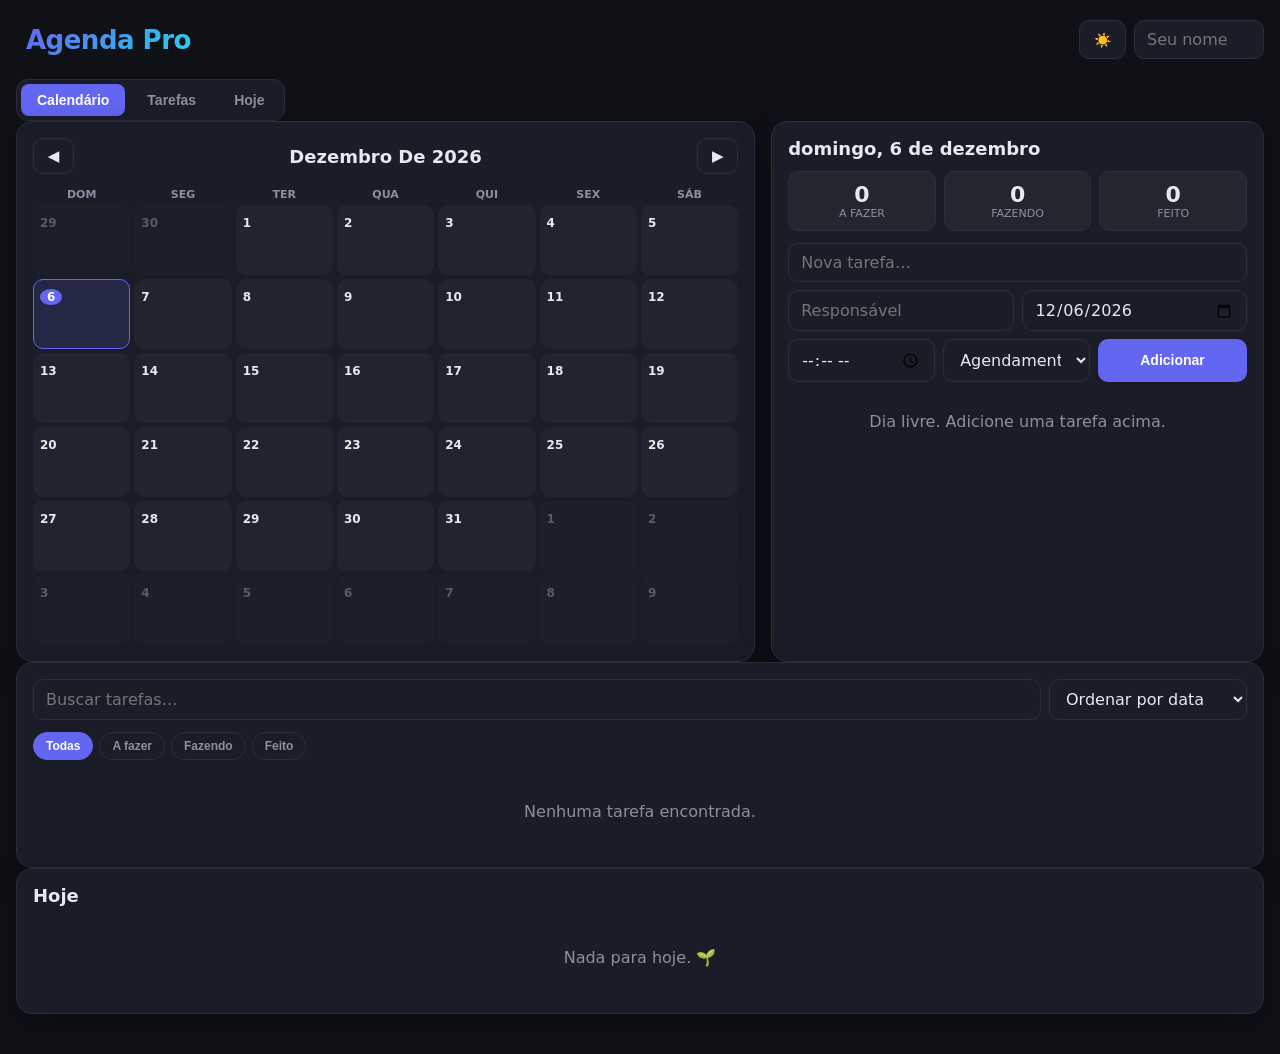
==== index.html @ 4c2661bc "Separa em index.html, style.css e javascript.js" ====
<!DOCTYPE html>
<html lang="pt-BR">
<head>
<meta charset="utf-8">
<meta name="viewport" content="width=device-width, initial-scale=1, viewport-fit=cover">
<title>Agenda Pro</title>
<link rel="stylesheet" href="style.css">
</head>
<body>
<div class="wrap">
<header>
  <h1><span></span><span class="brand">Agenda Pro</span></h1>
  <div class="controls">
    <button class="themebtn" id="theme">🌙</button>
    <input id="me" placeholder="Seu nome" maxlength="20" style="width:130px">
  </div>
</header>

<div class="tabs">
  <button class="tab active" data-view="calendar">Calendário</button>
  <button class="tab" data-view="tasks">Tarefas</button>
  <button class="tab" data-view="today">Hoje</button>
</div>

<div class="layout" id="calendarView">
  <section class="panel">
    <div class="nav">
      <button class="ghost" id="prev">◀</button>
      <h2 id="mtitle"></h2>
      <button class="ghost" id="next">▶</button>
    </div>
    <div class="dow"><div>dom</div><div>seg</div><div>ter</div><div>qua</div><div>qui</div><div>sex</div><div>sáb</div></div>
    <div class="days" id="days"></div>
  </section>
  <section class="panel">
    <h2 id="dtitle"></h2>
    <div class="stats">
      <div class="stat"><div class="n" id="stTodo">0</div><div class="l">A fazer</div></div>
      <div class="stat"><div class="n" id="stDoing">0</div><div class="l">Fazendo</div></div>
      <div class="stat"><div class="n" id="stDone">0</div><div class="l">Feito</div></div>
    </div>
    <form class="add" id="f">
      <div class="row"><input type="text" id="title" placeholder="Nova tarefa…" maxlength="120" required></div>
      <div class="row">
        <input type="text" id="who2" placeholder="Responsável" maxlength="20">
        <input type="date" id="date" required>
      </div>
      <div class="row">
        <input type="time" id="time">
        <select id="quick">
          <option value="">Agendamento rápido</option>
          <option value="15">Daqui a 15 min</option>
          <option value="60">Daqui a 1 hora</option>
          <option value="today">Hoje</option>
          <option value="tomorrow">Amanhã</option>
          <option value="week">Esta semana</option>
          <option value="month">Este mês</option>
        </select>
        <button type="submit">Adicionar</button>
      </div>
    </form>
    <div id="list"></div>
  </section>
</div>

<div class="layout" id="tasksView" hidden>
  <section class="panel" style="grid-column:1/-1">
    <div class="searchbar">
      <input id="search" placeholder="Buscar tarefas…">
      <select id="sort">
        <option value="date">Ordenar por data</option>
        <option value="status">Ordenar por status</option>
        <option value="title">Ordenar por título</option>
      </select>
    </div>
    <div class="filterrow">
      <button class="filter active" data-f="all">Todas</button>
      <button class="filter" data-f="todo">A fazer</button>
      <button class="filter" data-f="doing">Fazendo</button>
      <button class="filter" data-f="done">Feito</button>
    </div>
    <div id="allList"></div>
  </section>
</div>

<div class="layout" id="todayView" hidden>
  <section class="panel" style="grid-column:1/-1">
    <h2>Hoje</h2>
    <div id="todayList"></div>
  </section>
</div>

</div>
<div class="toast" id="toast"></div>

<script src="javascript.js"></script>
</body>
</html>
---- style.css ----
:root{--bg:#0f1117;--card:#1a1d27;--ink:#e7e9f0;--mute:#8a8fa3;--line:#2a2e3d;--acc:#6366f1;--acc2:#22d3ee;--todo:#f87171;--doing:#fbbf24;--done:#34d399;--shadow:0 10px 30px rgba(0,0,0,.35)}
*{box-sizing:border-box}
body{margin:0;background:var(--bg);color:var(--ink);font-family:"Inter",system-ui,-apple-system,Segoe UI,Roboto,sans-serif;min-height:100vh}
.wrap{max-width:1280px;margin:0 auto;padding:20px 16px 40px}
header{display:flex;flex-wrap:wrap;gap:12px;align-items:center;justify-content:space-between;margin-bottom:20px}
h1{margin:0;font-size:26px;letter-spacing:-.5px;display:flex;align-items:center;gap:10px}
.brand{background:linear-gradient(135deg,var(--acc),var(--acc2));-webkit-background-clip:text;background-clip:text;color:transparent}
.controls{display:flex;gap:8px;flex-wrap:wrap}
button{cursor:pointer;border:0;border-radius:10px;padding:9px 14px;background:var(--acc);color:#fff;font-weight:600;font-size:14px;transition:transform .12s,filter .12s,box-shadow .12s}
button:hover{transform:translateY(-1px);filter:brightness(1.1);box-shadow:0 4px 12px rgba(99,102,241,.4)}
button:active{transform:scale(.97)}
button.ghost{background:var(--card);color:var(--ink);border:1px solid var(--line)}
button.danger{background:#ef4444}
input,select,textarea{background:var(--card);border:1px solid var(--line);border-radius:10px;padding:9px 12px;color:var(--ink);font:inherit;outline:none;transition:border .15s,box-shadow .15s}
input:focus,select:focus,textarea:focus{border-color:var(--acc);box-shadow:0 0 0 3px rgba(99,102,241,.2)}
.tabs{display:flex;gap:6px;background:var(--card);padding:4px;border-radius:12px;border:1px solid var(--line);width:fit-content}
.tab{background:transparent;color:var(--mute);padding:8px 16px;border-radius:8px;font-weight:600}
.tab.active{background:var(--acc);color:#fff}
.layout{display:grid;grid-template-columns:1.5fr 1fr;gap:16px}
@media(max-width:900px){.layout{grid-template-columns:1fr}}
.panel{background:var(--card);border:1px solid var(--line);border-radius:16px;padding:16px;box-shadow:var(--shadow)}
.panel h2{margin:0 0 12px;font-size:18px}
.nav{display:flex;align-items:center;justify-content:space-between;margin-bottom:10px}
.nav h2{margin:0;font-size:18px;text-transform:capitalize}
.dow,.days{display:grid;grid-template-columns:repeat(7,1fr);gap:4px}
.dow div{text-align:center;font-size:11px;color:var(--mute);font-weight:700;text-transform:uppercase;padding:4px 0}
.day{min-height:70px;border-radius:10px;border:1px solid transparent;background:rgba(255,255,255,.03);padding:6px;cursor:pointer;position:relative;transition:transform .12s,border .12s,background .12s;overflow:hidden}
.day:hover{transform:scale(1.03);border-color:var(--acc);z-index:1}
.day.out{opacity:.3}
.day.today .n{background:var(--acc);color:#fff;border-radius:50%;padding:1px 7px}
.day.sel{border-color:var(--acc);background:rgba(99,102,241,.15)}
.n{font-size:12px;font-weight:700;display:inline-block}
.dots{display:flex;flex-wrap:wrap;gap:3px;margin-top:6px}
.dot{width:8px;height:8px;border-radius:50%}
.dot.todo{background:var(--todo)}.dot.doing{background:var(--doing)}.dot.done{background:var(--done)}
.more{font-size:10px;color:var(--mute)}
form.add{display:grid;gap:8px}
.row{display:flex;gap:8px;flex-wrap:wrap}
.row>*{flex:1;min-width:0}
.task{display:flex;gap:10px;align-items:flex-start;padding:12px;border-radius:12px;background:rgba(255,255,255,.04);margin-bottom:8px;border-left:4px solid var(--todo);transition:transform .15s,opacity .15s}
.task:hover{transform:translateX(2px)}
.task.doing{border-color:var(--doing)}.task.done{border-color:var(--done)}
.task.done .t{text-decoration:line-through;opacity:.5}
.body{flex:1;min-width:0}
.t{font-weight:600;word-break:break-word}
.meta{font-size:12px;color:var(--mute);margin-top:3px;display:flex;gap:8px;flex-wrap:wrap}
.chip{font-size:11px;padding:2px 8px;border-radius:99px;background:rgba(255,255,255,.08);color:var(--mute)}
.st{font-size:12px;padding:5px 10px;border-radius:99px;background:var(--card);border:1px solid var(--line);color:var(--ink);cursor:pointer}
.x{background:none;color:var(--mute);padding:4px 8px;font-size:16px}
.empty{text-align:center;color:var(--mute);padding:30px 8px}
.searchbar{display:flex;gap:8px;margin-bottom:12px;flex-wrap:wrap}
.searchbar input{flex:1;min-width:160px}
.filterrow{display:flex;gap:6px;flex-wrap:wrap;margin-bottom:12px}
.filter{background:var(--card);color:var(--mute);border:1px solid var(--line);padding:6px 12px;border-radius:99px;font-size:12px;font-weight:600}
.filter.active{background:var(--acc);color:#fff;border-color:var(--acc)}
.stats{display:grid;grid-template-columns:repeat(3,1fr);gap:8px;margin-bottom:12px}
.stat{background:rgba(255,255,255,.04);border:1px solid var(--line);border-radius:10px;padding:10px;text-align:center}
.stat .n{font-size:22px;font-weight:700}
.stat .l{font-size:11px;color:var(--mute);text-transform:uppercase}
.toast{position:fixed;bottom:20px;right:20px;background:var(--card);border:1px solid var(--line);padding:12px 16px;border-radius:12px;box-shadow:var(--shadow);opacity:0;transform:translateY(20px);transition:all .3s;pointer-events:none;z-index:50}
.toast.show{opacity:1;transform:translateY(0)}
.themebtn{background:var(--card);color:var(--ink);border:1px solid var(--line)}
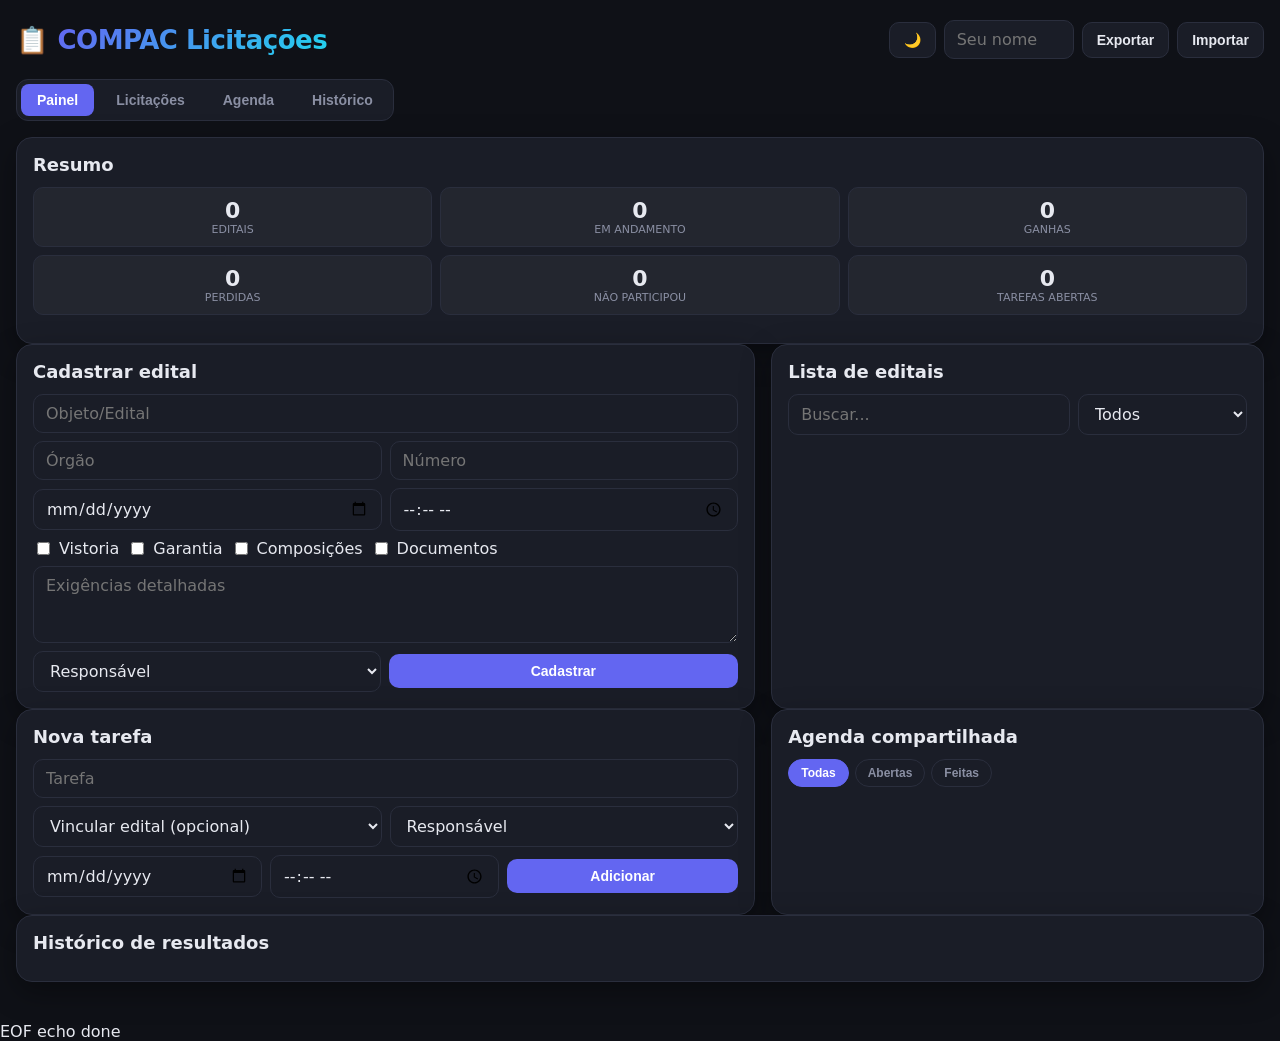
==== commit f84a891f: "Sistema COMPAC de licitacoes" ====
--- a/index.html
+++ b/index.html
@@ -3,96 +3,118 @@
 <head>
 <meta charset="utf-8">
 <meta name="viewport" content="width=device-width, initial-scale=1, viewport-fit=cover">
-<title>Agenda Pro</title>
+<title>COMPAC - Gestão de Licitações</title>
 <link rel="stylesheet" href="style.css">
 </head>
 <body>
 <div class="wrap">
 <header>
-  <h1><span></span><span class="brand">Agenda Pro</span></h1>
+  <h1><span>📋</span><span class="brand">COMPAC Licitações</span></h1>
   <div class="controls">
     <button class="themebtn" id="theme">🌙</button>
     <input id="me" placeholder="Seu nome" maxlength="20" style="width:130px">
+    <button class="ghost" id="export">Exportar</button>
+    <button class="ghost" id="importBtn">Importar</button>
+    <input type="file" id="importFile" accept="application/json" hidden>
   </div>
 </header>
 
 <div class="tabs">
-  <button class="tab active" data-view="calendar">Calendário</button>
-  <button class="tab" data-view="tasks">Tarefas</button>
-  <button class="tab" data-view="today">Hoje</button>
+  <button class="tab active" data-view="dashboard">Painel</button>
+  <button class="tab" data-view="licitacoes">Licitações</button>
+  <button class="tab" data-view="agenda">Agenda</button>
+  <button class="tab" data-view="historico">Histórico</button>
 </div>
 
-<div class="layout" id="calendarView">
+<div class="layout" id="dashboardView">
+  <section class="panel" style="grid-column:1/-1">
+    <h2>Resumo</h2>
+    <div class="stats">
+      <div class="stat"><div class="n" id="stTotal">0</div><div class="l">Editais</div></div>
+      <div class="stat"><div class="n" id="stAndamento">0</div><div class="l">Em andamento</div></div>
+      <div class="stat"><div class="n" id="stGanhas">0</div><div class="l">Ganhas</div></div>
+      <div class="stat"><div class="n" id="stPerdidas">0</div><div class="l">Perdidas</div></div>
+      <div class="stat"><div class="n" id="stNao">0</div><div class="l">Não participou</div></div>
+      <div class="stat"><div class="n" id="stTarefas">0</div><div class="l">Tarefas abertas</div></div>
+    </div>
+    <div id="alerts"></div>
+  </section>
+</div>
+
+<div class="layout" id="licitacoesView" hidden>
   <section class="panel">
-    <div class="nav">
-      <button class="ghost" id="prev">◀</button>
-      <h2 id="mtitle"></h2>
-      <button class="ghost" id="next">▶</button>
-    </div>
-    <div class="dow"><div>dom</div><div>seg</div><div>ter</div><div>qua</div><div>qui</div><div>sex</div><div>sáb</div></div>
-    <div class="days" id="days"></div>
+    <h2>Cadastrar edital</h2>
+    <form class="add" id="fLic">
+      <div class="row"><input type="text" id="lTitle" placeholder="Objeto/Edital" required></div>
+      <div class="row">
+        <input type="text" id="lOrgao" placeholder="Órgão">
+        <input type="text" id="lNumero" placeholder="Número">
+      </div>
+      <div class="row">
+        <input type="date" id="lPrazo" required>
+        <input type="time" id="lHora">
+      </div>
+      <div class="row">
+        <label><input type="checkbox" id="cVistoria"> Vistoria</label>
+        <label><input type="checkbox" id="cGarantia"> Garantia</label>
+        <label><input type="checkbox" id="cComposicao"> Composições</label>
+        <label><input type="checkbox" id="cDocs"> Documentos</label>
+      </div>
+      <div class="row"><textarea id="lExig" placeholder="Exigências detalhadas" rows="3"></textarea></div>
+      <div class="row">
+        <select id="lResp"><option value="">Responsável</option></select>
+        <button type="submit">Cadastrar</button>
+      </div>
+    </form>
   </section>
   <section class="panel">
-    <h2 id="dtitle"></h2>
-    <div class="stats">
-      <div class="stat"><div class="n" id="stTodo">0</div><div class="l">A fazer</div></div>
-      <div class="stat"><div class="n" id="stDoing">0</div><div class="l">Fazendo</div></div>
-      <div class="stat"><div class="n" id="stDone">0</div><div class="l">Feito</div></div>
+    <h2>Lista de editais</h2>
+    <div class="searchbar">
+      <input id="searchLic" placeholder="Buscar...">
+      <select id="filterStatus"><option value="all">Todos</option><option value="andamento">Em andamento</option><option value="ganha">Ganha</option><option value="perdida">Perdida</option><option value="nao">Não participou</option></select>
     </div>
-    <form class="add" id="f">
-      <div class="row"><input type="text" id="title" placeholder="Nova tarefa…" maxlength="120" required></div>
+    <div id="licList"></div>
+  </section>
+</div>
+
+<div class="layout" id="agendaView" hidden>
+  <section class="panel">
+    <h2>Nova tarefa</h2>
+    <form class="add" id="fTask">
+      <div class="row"><input type="text" id="tTitle" placeholder="Tarefa" required></div>
       <div class="row">
-        <input type="text" id="who2" placeholder="Responsável" maxlength="20">
-        <input type="date" id="date" required>
+        <select id="tLic"><option value="">Vincular edital (opcional)</option></select>
+        <select id="tResp"><option value="">Responsável</option></select>
       </div>
       <div class="row">
-        <input type="time" id="time">
-        <select id="quick">
-          <option value="">Agendamento rápido</option>
-          <option value="15">Daqui a 15 min</option>
-          <option value="60">Daqui a 1 hora</option>
-          <option value="today">Hoje</option>
-          <option value="tomorrow">Amanhã</option>
-          <option value="week">Esta semana</option>
-          <option value="month">Este mês</option>
-        </select>
+        <input type="date" id="tDate" required>
+        <input type="time" id="tTime">
         <button type="submit">Adicionar</button>
       </div>
     </form>
-    <div id="list"></div>
+  </section>
+  <section class="panel">
+    <h2>Agenda compartilhada</h2>
+    <div class="filterrow">
+      <button class="filter active" data-f="all">Todas</button>
+      <button class="filter" data-f="aberta">Abertas</button>
+      <button class="filter" data-f="feita">Feitas</button>
+    </div>
+    <div id="taskList"></div>
   </section>
 </div>
 
-<div class="layout" id="tasksView" hidden>
+<div class="layout" id="historicoView" hidden>
   <section class="panel" style="grid-column:1/-1">
-    <div class="searchbar">
-      <input id="search" placeholder="Buscar tarefas…">
-      <select id="sort">
-        <option value="date">Ordenar por data</option>
-        <option value="status">Ordenar por status</option>
-        <option value="title">Ordenar por título</option>
-      </select>
-    </div>
-    <div class="filterrow">
-      <button class="filter active" data-f="all">Todas</button>
-      <button class="filter" data-f="todo">A fazer</button>
-      <button class="filter" data-f="doing">Fazendo</button>
-      <button class="filter" data-f="done">Feito</button>
-    </div>
-    <div id="allList"></div>
-  </section>
-</div>
-
-<div class="layout" id="todayView" hidden>
-  <section class="panel" style="grid-column:1/-1">
-    <h2>Hoje</h2>
-    <div id="todayList"></div>
+    <h2>Histórico de resultados</h2>
+    <div id="histList"></div>
   </section>
 </div>
 
 </div>
 <div class="toast" id="toast"></div>
-
 <script src="javascript.js"></script>
 </body>
 </html>
+EOF
+echo done
--- a/style.css
+++ b/style.css
@@ -5,46 +5,30 @@
 header{display:flex;flex-wrap:wrap;gap:12px;align-items:center;justify-content:space-between;margin-bottom:20px}
 h1{margin:0;font-size:26px;letter-spacing:-.5px;display:flex;align-items:center;gap:10px}
 .brand{background:linear-gradient(135deg,var(--acc),var(--acc2));-webkit-background-clip:text;background-clip:text;color:transparent}
-.controls{display:flex;gap:8px;flex-wrap:wrap}
+.controls{display:flex;gap:8px;flex-wrap:wrap;align-items:center}
 button{cursor:pointer;border:0;border-radius:10px;padding:9px 14px;background:var(--acc);color:#fff;font-weight:600;font-size:14px;transition:transform .12s,filter .12s,box-shadow .12s}
 button:hover{transform:translateY(-1px);filter:brightness(1.1);box-shadow:0 4px 12px rgba(99,102,241,.4)}
 button:active{transform:scale(.97)}
 button.ghost{background:var(--card);color:var(--ink);border:1px solid var(--line)}
-button.danger{background:#ef4444}
 input,select,textarea{background:var(--card);border:1px solid var(--line);border-radius:10px;padding:9px 12px;color:var(--ink);font:inherit;outline:none;transition:border .15s,box-shadow .15s}
 input:focus,select:focus,textarea:focus{border-color:var(--acc);box-shadow:0 0 0 3px rgba(99,102,241,.2)}
-.tabs{display:flex;gap:6px;background:var(--card);padding:4px;border-radius:12px;border:1px solid var(--line);width:fit-content}
+.tabs{display:flex;gap:6px;background:var(--card);padding:4px;border-radius:12px;border:1px solid var(--line);width:fit-content;margin-bottom:16px}
 .tab{background:transparent;color:var(--mute);padding:8px 16px;border-radius:8px;font-weight:600}
 .tab.active{background:var(--acc);color:#fff}
 .layout{display:grid;grid-template-columns:1.5fr 1fr;gap:16px}
 @media(max-width:900px){.layout{grid-template-columns:1fr}}
 .panel{background:var(--card);border:1px solid var(--line);border-radius:16px;padding:16px;box-shadow:var(--shadow)}
 .panel h2{margin:0 0 12px;font-size:18px}
-.nav{display:flex;align-items:center;justify-content:space-between;margin-bottom:10px}
-.nav h2{margin:0;font-size:18px;text-transform:capitalize}
-.dow,.days{display:grid;grid-template-columns:repeat(7,1fr);gap:4px}
-.dow div{text-align:center;font-size:11px;color:var(--mute);font-weight:700;text-transform:uppercase;padding:4px 0}
-.day{min-height:70px;border-radius:10px;border:1px solid transparent;background:rgba(255,255,255,.03);padding:6px;cursor:pointer;position:relative;transition:transform .12s,border .12s,background .12s;overflow:hidden}
-.day:hover{transform:scale(1.03);border-color:var(--acc);z-index:1}
-.day.out{opacity:.3}
-.day.today .n{background:var(--acc);color:#fff;border-radius:50%;padding:1px 7px}
-.day.sel{border-color:var(--acc);background:rgba(99,102,241,.15)}
-.n{font-size:12px;font-weight:700;display:inline-block}
-.dots{display:flex;flex-wrap:wrap;gap:3px;margin-top:6px}
-.dot{width:8px;height:8px;border-radius:50%}
-.dot.todo{background:var(--todo)}.dot.doing{background:var(--doing)}.dot.done{background:var(--done)}
-.more{font-size:10px;color:var(--mute)}
 form.add{display:grid;gap:8px}
-.row{display:flex;gap:8px;flex-wrap:wrap}
+.row{display:flex;gap:8px;flex-wrap:wrap;align-items:center}
 .row>*{flex:1;min-width:0}
+.row label{display:flex;align-items:center;gap:6px;flex:0 0 auto}
 .task{display:flex;gap:10px;align-items:flex-start;padding:12px;border-radius:12px;background:rgba(255,255,255,.04);margin-bottom:8px;border-left:4px solid var(--todo);transition:transform .15s,opacity .15s}
 .task:hover{transform:translateX(2px)}
-.task.doing{border-color:var(--doing)}.task.done{border-color:var(--done)}
-.task.done .t{text-decoration:line-through;opacity:.5}
+.task.done{border-color:var(--done)}.task.done .t{text-decoration:line-through;opacity:.5}
 .body{flex:1;min-width:0}
 .t{font-weight:600;word-break:break-word}
 .meta{font-size:12px;color:var(--mute);margin-top:3px;display:flex;gap:8px;flex-wrap:wrap}
-.chip{font-size:11px;padding:2px 8px;border-radius:99px;background:rgba(255,255,255,.08);color:var(--mute)}
 .st{font-size:12px;padding:5px 10px;border-radius:99px;background:var(--card);border:1px solid var(--line);color:var(--ink);cursor:pointer}
 .x{background:none;color:var(--mute);padding:4px 8px;font-size:16px}
 .empty{text-align:center;color:var(--mute);padding:30px 8px}
@@ -60,3 +44,5 @@
 .toast{position:fixed;bottom:20px;right:20px;background:var(--card);border:1px solid var(--line);padding:12px 16px;border-radius:12px;box-shadow:var(--shadow);opacity:0;transform:translateY(20px);transition:all .3s;pointer-events:none;z-index:50}
 .toast.show{opacity:1;transform:translateY(0)}
 .themebtn{background:var(--card);color:var(--ink);border:1px solid var(--line)}
+EOF
+echo done
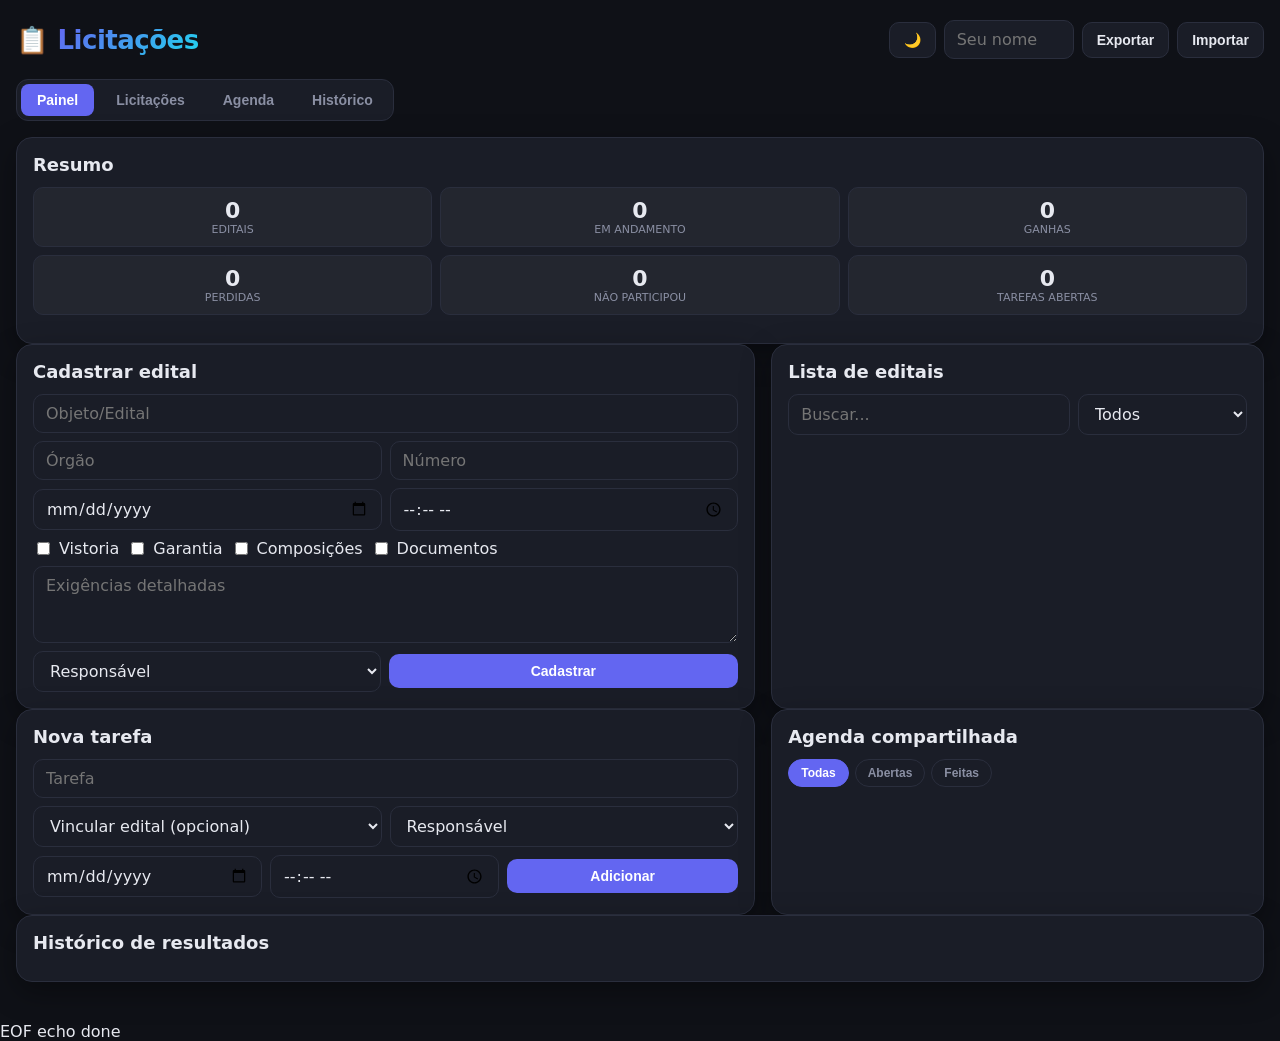
==== commit 7123bd82: "Remove COMPAC" ====
--- a/index.html
+++ b/index.html
@@ -3,13 +3,13 @@
 <head>
 <meta charset="utf-8">
 <meta name="viewport" content="width=device-width, initial-scale=1, viewport-fit=cover">
-<title>COMPAC - Gestão de Licitações</title>
+<title> - Gestão de Licitações</title>
 <link rel="stylesheet" href="style.css">
 </head>
 <body>
 <div class="wrap">
 <header>
-  <h1><span>📋</span><span class="brand">COMPAC Licitações</span></h1>
+  <h1><span>📋</span><span class="brand"> Licitações</span></h1>
   <div class="controls">
     <button class="themebtn" id="theme">🌙</button>
     <input id="me" placeholder="Seu nome" maxlength="20" style="width:130px">
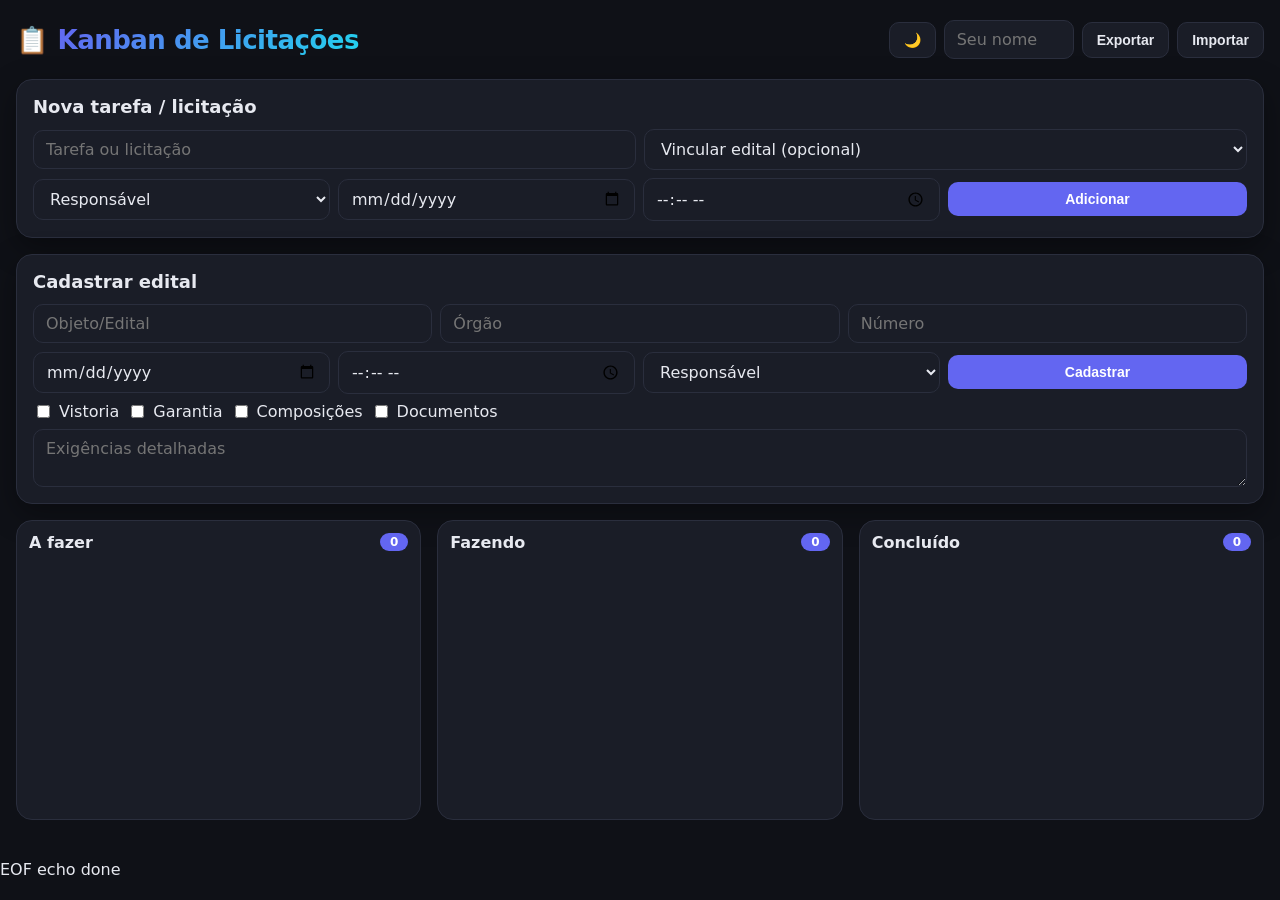
==== commit 8dda0f37: "Kanban de licitacoes" ====
--- a/index.html
+++ b/index.html
@@ -3,13 +3,13 @@
 <head>
 <meta charset="utf-8">
 <meta name="viewport" content="width=device-width, initial-scale=1, viewport-fit=cover">
-<title> - Gestão de Licitações</title>
+<title>Gestão de Licitações</title>
 <link rel="stylesheet" href="style.css">
 </head>
 <body>
 <div class="wrap">
 <header>
-  <h1><span>📋</span><span class="brand"> Licitações</span></h1>
+  <h1><span>📋</span><span class="brand">Kanban de Licitações</span></h1>
   <div class="controls">
     <button class="themebtn" id="theme">🌙</button>
     <input id="me" placeholder="Seu nome" maxlength="20" style="width:130px">
@@ -19,96 +19,59 @@
   </div>
 </header>
 
-<div class="tabs">
-  <button class="tab active" data-view="dashboard">Painel</button>
-  <button class="tab" data-view="licitacoes">Licitações</button>
-  <button class="tab" data-view="agenda">Agenda</button>
-  <button class="tab" data-view="historico">Histórico</button>
-</div>
+<section class="panel" style="margin-bottom:16px">
+  <h2>Nova tarefa / licitação</h2>
+  <form class="add" id="fTask">
+    <div class="row">
+      <input type="text" id="tTitle" placeholder="Tarefa ou licitação" required>
+      <select id="tLic"><option value="">Vincular edital (opcional)</option></select>
+    </div>
+    <div class="row">
+      <select id="tResp"><option value="">Responsável</option></select>
+      <input type="date" id="tDate" required>
+      <input type="time" id="tTime">
+      <button type="submit">Adicionar</button>
+    </div>
+  </form>
+</section>
 
-<div class="layout" id="dashboardView">
-  <section class="panel" style="grid-column:1/-1">
-    <h2>Resumo</h2>
-    <div class="stats">
-      <div class="stat"><div class="n" id="stTotal">0</div><div class="l">Editais</div></div>
-      <div class="stat"><div class="n" id="stAndamento">0</div><div class="l">Em andamento</div></div>
-      <div class="stat"><div class="n" id="stGanhas">0</div><div class="l">Ganhas</div></div>
-      <div class="stat"><div class="n" id="stPerdidas">0</div><div class="l">Perdidas</div></div>
-      <div class="stat"><div class="n" id="stNao">0</div><div class="l">Não participou</div></div>
-      <div class="stat"><div class="n" id="stTarefas">0</div><div class="l">Tarefas abertas</div></div>
+<section class="panel" style="margin-bottom:16px">
+  <h2>Cadastrar edital</h2>
+  <form class="add" id="fLic">
+    <div class="row">
+      <input type="text" id="lTitle" placeholder="Objeto/Edital" required>
+      <input type="text" id="lOrgao" placeholder="Órgão">
+      <input type="text" id="lNumero" placeholder="Número">
     </div>
-    <div id="alerts"></div>
-  </section>
-</div>
+    <div class="row">
+      <input type="date" id="lPrazo" required>
+      <input type="time" id="lHora">
+      <select id="lResp"><option value="">Responsável</option></select>
+      <button type="submit">Cadastrar</button>
+    </div>
+    <div class="row">
+      <label><input type="checkbox" id="cVistoria"> Vistoria</label>
+      <label><input type="checkbox" id="cGarantia"> Garantia</label>
+      <label><input type="checkbox" id="cComposicao"> Composições</label>
+      <label><input type="checkbox" id="cDocs"> Documentos</label>
+    </div>
+    <div class="row"><textarea id="lExig" placeholder="Exigências detalhadas" rows="2"></textarea></div>
+  </form>
+</section>
 
-<div class="layout" id="licitacoesView" hidden>
-  <section class="panel">
-    <h2>Cadastrar edital</h2>
-    <form class="add" id="fLic">
-      <div class="row"><input type="text" id="lTitle" placeholder="Objeto/Edital" required></div>
-      <div class="row">
-        <input type="text" id="lOrgao" placeholder="Órgão">
-        <input type="text" id="lNumero" placeholder="Número">
-      </div>
-      <div class="row">
-        <input type="date" id="lPrazo" required>
-        <input type="time" id="lHora">
-      </div>
-      <div class="row">
-        <label><input type="checkbox" id="cVistoria"> Vistoria</label>
-        <label><input type="checkbox" id="cGarantia"> Garantia</label>
-        <label><input type="checkbox" id="cComposicao"> Composições</label>
-        <label><input type="checkbox" id="cDocs"> Documentos</label>
-      </div>
-      <div class="row"><textarea id="lExig" placeholder="Exigências detalhadas" rows="3"></textarea></div>
-      <div class="row">
-        <select id="lResp"><option value="">Responsável</option></select>
-        <button type="submit">Cadastrar</button>
-      </div>
-    </form>
-  </section>
-  <section class="panel">
-    <h2>Lista de editais</h2>
-    <div class="searchbar">
-      <input id="searchLic" placeholder="Buscar...">
-      <select id="filterStatus"><option value="all">Todos</option><option value="andamento">Em andamento</option><option value="ganha">Ganha</option><option value="perdida">Perdida</option><option value="nao">Não participou</option></select>
-    </div>
-    <div id="licList"></div>
-  </section>
-</div>
-
-<div class="layout" id="agendaView" hidden>
-  <section class="panel">
-    <h2>Nova tarefa</h2>
-    <form class="add" id="fTask">
-      <div class="row"><input type="text" id="tTitle" placeholder="Tarefa" required></div>
-      <div class="row">
-        <select id="tLic"><option value="">Vincular edital (opcional)</option></select>
-        <select id="tResp"><option value="">Responsável</option></select>
-      </div>
-      <div class="row">
-        <input type="date" id="tDate" required>
-        <input type="time" id="tTime">
-        <button type="submit">Adicionar</button>
-      </div>
-    </form>
-  </section>
-  <section class="panel">
-    <h2>Agenda compartilhada</h2>
-    <div class="filterrow">
-      <button class="filter active" data-f="all">Todas</button>
-      <button class="filter" data-f="aberta">Abertas</button>
-      <button class="filter" data-f="feita">Feitas</button>
-    </div>
-    <div id="taskList"></div>
-  </section>
-</div>
-
-<div class="layout" id="historicoView" hidden>
-  <section class="panel" style="grid-column:1/-1">
-    <h2>Histórico de resultados</h2>
-    <div id="histList"></div>
-  </section>
+<div class="kanban">
+  <div class="column" data-status="todo">
+    <div class="colhead">A fazer <span class="count" id="cTodo">0</span></div>
+    <div class="cards" id="colTodo"></div>
+  </div>
+  <div class="column" data-status="doing">
+    <div class="colhead">Fazendo <span class="count" id="cDoing">0</span></div>
+    <div class="cards" id="colDoing"></div>
+  </div>
+  <div class="column" data-status="done">
+    <div class="colhead">Concluído <span class="count" id="cDone">0</span></div>
+    <div class="cards" id="colDone"></div>
+  </div>
 </div>
 
 </div>
--- a/style.css
+++ b/style.css
@@ -1,7 +1,7 @@
 :root{--bg:#0f1117;--card:#1a1d27;--ink:#e7e9f0;--mute:#8a8fa3;--line:#2a2e3d;--acc:#6366f1;--acc2:#22d3ee;--todo:#f87171;--doing:#fbbf24;--done:#34d399;--shadow:0 10px 30px rgba(0,0,0,.35)}
 *{box-sizing:border-box}
 body{margin:0;background:var(--bg);color:var(--ink);font-family:"Inter",system-ui,-apple-system,Segoe UI,Roboto,sans-serif;min-height:100vh}
-.wrap{max-width:1280px;margin:0 auto;padding:20px 16px 40px}
+.wrap{max-width:1400px;margin:0 auto;padding:20px 16px 40px}
 header{display:flex;flex-wrap:wrap;gap:12px;align-items:center;justify-content:space-between;margin-bottom:20px}
 h1{margin:0;font-size:26px;letter-spacing:-.5px;display:flex;align-items:center;gap:10px}
 .brand{background:linear-gradient(135deg,var(--acc),var(--acc2));-webkit-background-clip:text;background-clip:text;color:transparent}
@@ -12,35 +12,25 @@
 button.ghost{background:var(--card);color:var(--ink);border:1px solid var(--line)}
 input,select,textarea{background:var(--card);border:1px solid var(--line);border-radius:10px;padding:9px 12px;color:var(--ink);font:inherit;outline:none;transition:border .15s,box-shadow .15s}
 input:focus,select:focus,textarea:focus{border-color:var(--acc);box-shadow:0 0 0 3px rgba(99,102,241,.2)}
-.tabs{display:flex;gap:6px;background:var(--card);padding:4px;border-radius:12px;border:1px solid var(--line);width:fit-content;margin-bottom:16px}
-.tab{background:transparent;color:var(--mute);padding:8px 16px;border-radius:8px;font-weight:600}
-.tab.active{background:var(--acc);color:#fff}
-.layout{display:grid;grid-template-columns:1.5fr 1fr;gap:16px}
-@media(max-width:900px){.layout{grid-template-columns:1fr}}
-.panel{background:var(--card);border:1px solid var(--line);border-radius:16px;padding:16px;box-shadow:var(--shadow)}
+.panel{background:var(--card);border:1px solid var(--line);border-radius:16px;padding:16px;box-shadow:var(--shadow);margin-bottom:16px}
 .panel h2{margin:0 0 12px;font-size:18px}
 form.add{display:grid;gap:8px}
 .row{display:flex;gap:8px;flex-wrap:wrap;align-items:center}
 .row>*{flex:1;min-width:0}
 .row label{display:flex;align-items:center;gap:6px;flex:0 0 auto}
-.task{display:flex;gap:10px;align-items:flex-start;padding:12px;border-radius:12px;background:rgba(255,255,255,.04);margin-bottom:8px;border-left:4px solid var(--todo);transition:transform .15s,opacity .15s}
-.task:hover{transform:translateX(2px)}
-.task.done{border-color:var(--done)}.task.done .t{text-decoration:line-through;opacity:.5}
-.body{flex:1;min-width:0}
-.t{font-weight:600;word-break:break-word}
-.meta{font-size:12px;color:var(--mute);margin-top:3px;display:flex;gap:8px;flex-wrap:wrap}
-.st{font-size:12px;padding:5px 10px;border-radius:99px;background:var(--card);border:1px solid var(--line);color:var(--ink);cursor:pointer}
-.x{background:none;color:var(--mute);padding:4px 8px;font-size:16px}
+.kanban{display:grid;grid-template-columns:repeat(3,1fr);gap:16px}
+@media(max-width:900px){.kanban{grid-template-columns:1fr}}
+.column{background:var(--card);border:1px solid var(--line);border-radius:16px;padding:12px;min-height:300px}
+.colhead{font-weight:700;font-size:16px;margin-bottom:10px;display:flex;justify-content:space-between;align-items:center}
+.count{background:var(--acc);color:#fff;border-radius:99px;padding:2px 10px;font-size:12px}
+.cards{display:grid;gap:8px;min-height:100px}
+.cards.over{background:rgba(99,102,241,.1);border-radius:10px}
+.card{background:rgba(255,255,255,.04);border:1px solid var(--line);border-radius:12px;padding:10px;cursor:grab;position:relative}
+.card:active{cursor:grabbing}
+.ctitle{font-weight:600;margin-bottom:4px}
+.cmeta{font-size:12px;color:var(--mute)}
+.x{position:absolute;top:6px;right:6px;background:none;color:var(--mute);padding:2px 6px;font-size:14px}
 .empty{text-align:center;color:var(--mute);padding:30px 8px}
-.searchbar{display:flex;gap:8px;margin-bottom:12px;flex-wrap:wrap}
-.searchbar input{flex:1;min-width:160px}
-.filterrow{display:flex;gap:6px;flex-wrap:wrap;margin-bottom:12px}
-.filter{background:var(--card);color:var(--mute);border:1px solid var(--line);padding:6px 12px;border-radius:99px;font-size:12px;font-weight:600}
-.filter.active{background:var(--acc);color:#fff;border-color:var(--acc)}
-.stats{display:grid;grid-template-columns:repeat(3,1fr);gap:8px;margin-bottom:12px}
-.stat{background:rgba(255,255,255,.04);border:1px solid var(--line);border-radius:10px;padding:10px;text-align:center}
-.stat .n{font-size:22px;font-weight:700}
-.stat .l{font-size:11px;color:var(--mute);text-transform:uppercase}
 .toast{position:fixed;bottom:20px;right:20px;background:var(--card);border:1px solid var(--line);padding:12px 16px;border-radius:12px;box-shadow:var(--shadow);opacity:0;transform:translateY(20px);transition:all .3s;pointer-events:none;z-index:50}
 .toast.show{opacity:1;transform:translateY(0)}
 .themebtn{background:var(--card);color:var(--ink);border:1px solid var(--line)}
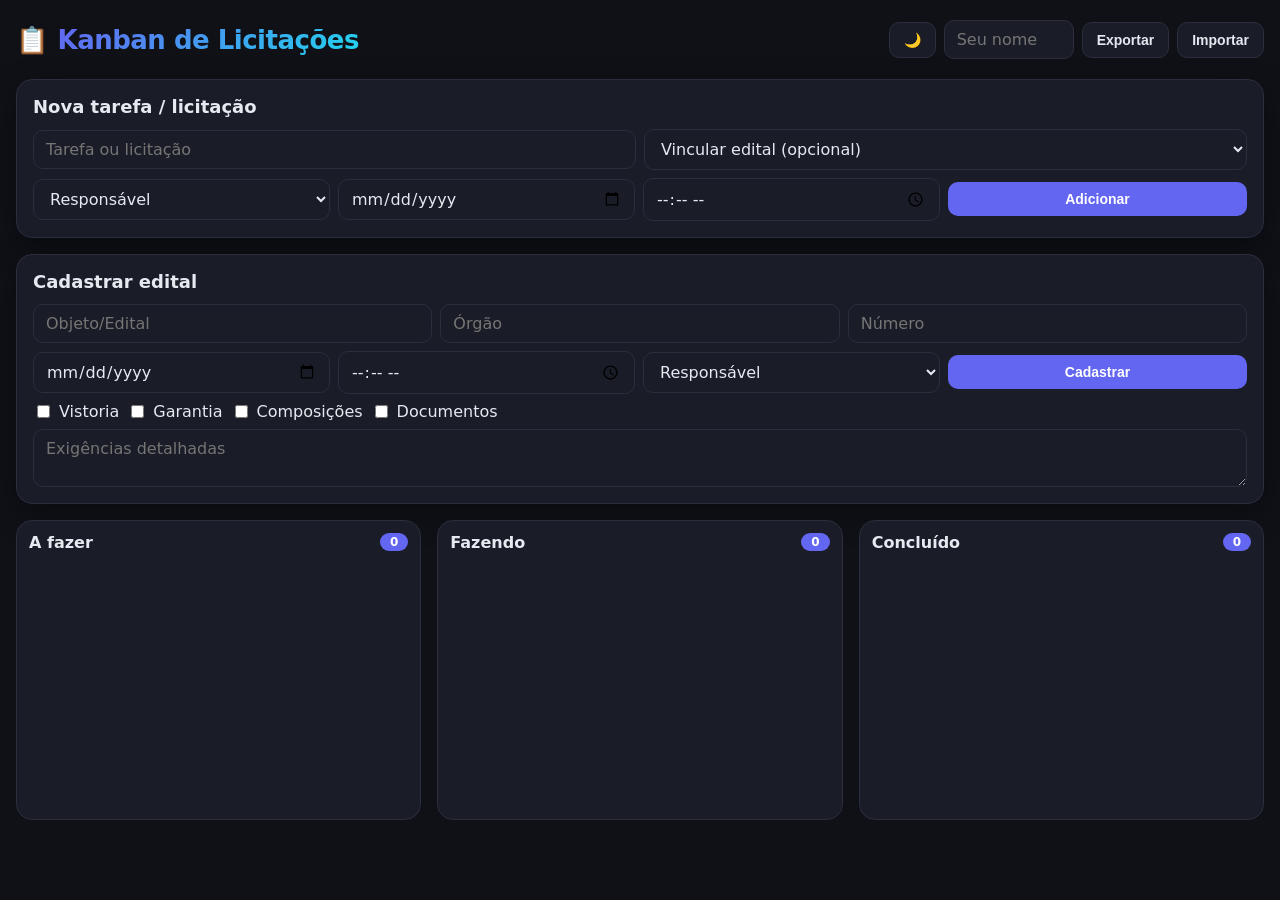
==== commit 834d60ad: "Remove stray text" ====
--- a/index.html
+++ b/index.html
@@ -79,5 +79,3 @@
 <script src="javascript.js"></script>
 </body>
 </html>
-EOF
-echo done
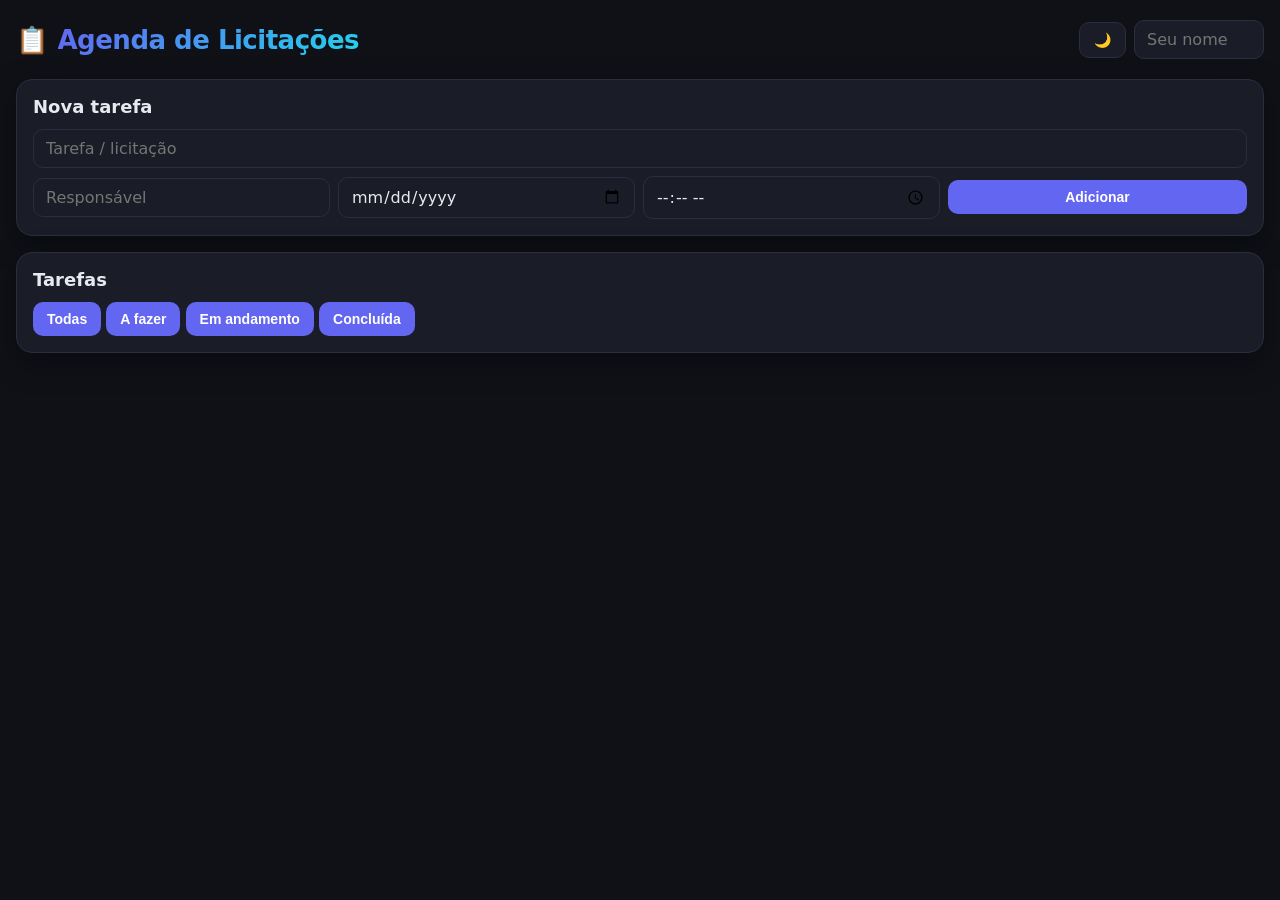
==== commit e0c4c6f6: "Simplifica agenda de licitacoes" ====
--- a/index.html
+++ b/index.html
@@ -3,77 +3,42 @@
 <head>
 <meta charset="utf-8">
 <meta name="viewport" content="width=device-width, initial-scale=1, viewport-fit=cover">
-<title>Gestão de Licitações</title>
+<title>Agenda de Licitações</title>
 <link rel="stylesheet" href="style.css">
 </head>
 <body>
 <div class="wrap">
 <header>
-  <h1><span>📋</span><span class="brand">Kanban de Licitações</span></h1>
+  <h1><span>📋</span><span class="brand">Agenda de Licitações</span></h1>
   <div class="controls">
     <button class="themebtn" id="theme">🌙</button>
     <input id="me" placeholder="Seu nome" maxlength="20" style="width:130px">
-    <button class="ghost" id="export">Exportar</button>
-    <button class="ghost" id="importBtn">Importar</button>
-    <input type="file" id="importFile" accept="application/json" hidden>
   </div>
 </header>
 
-<section class="panel" style="margin-bottom:16px">
-  <h2>Nova tarefa / licitação</h2>
-  <form class="add" id="fTask">
+<section class="panel">
+  <h2>Nova tarefa</h2>
+  <form class="add" id="f">
+    <div class="row"><input type="text" id="title" placeholder="Tarefa / licitação" required></div>
     <div class="row">
-      <input type="text" id="tTitle" placeholder="Tarefa ou licitação" required>
-      <select id="tLic"><option value="">Vincular edital (opcional)</option></select>
-    </div>
-    <div class="row">
-      <select id="tResp"><option value="">Responsável</option></select>
-      <input type="date" id="tDate" required>
-      <input type="time" id="tTime">
+      <input type="text" id="who2" placeholder="Responsável" maxlength="20">
+      <input type="date" id="date" required>
+      <input type="time" id="time">
       <button type="submit">Adicionar</button>
     </div>
   </form>
 </section>
 
-<section class="panel" style="margin-bottom:16px">
-  <h2>Cadastrar edital</h2>
-  <form class="add" id="fLic">
-    <div class="row">
-      <input type="text" id="lTitle" placeholder="Objeto/Edital" required>
-      <input type="text" id="lOrgao" placeholder="Órgão">
-      <input type="text" id="lNumero" placeholder="Número">
-    </div>
-    <div class="row">
-      <input type="date" id="lPrazo" required>
-      <input type="time" id="lHora">
-      <select id="lResp"><option value="">Responsável</option></select>
-      <button type="submit">Cadastrar</button>
-    </div>
-    <div class="row">
-      <label><input type="checkbox" id="cVistoria"> Vistoria</label>
-      <label><input type="checkbox" id="cGarantia"> Garantia</label>
-      <label><input type="checkbox" id="cComposicao"> Composições</label>
-      <label><input type="checkbox" id="cDocs"> Documentos</label>
-    </div>
-    <div class="row"><textarea id="lExig" placeholder="Exigências detalhadas" rows="2"></textarea></div>
-  </form>
+<section class="panel">
+  <h2>Tarefas</h2>
+  <div class="filterrow">
+    <button class="filter active" data-f="all">Todas</button>
+    <button class="filter" data-f="todo">A fazer</button>
+    <button class="filter" data-f="doing">Em andamento</button>
+    <button class="filter" data-f="done">Concluída</button>
+  </div>
+  <div id="list"></div>
 </section>
-
-<div class="kanban">
-  <div class="column" data-status="todo">
-    <div class="colhead">A fazer <span class="count" id="cTodo">0</span></div>
-    <div class="cards" id="colTodo"></div>
-  </div>
-  <div class="column" data-status="doing">
-    <div class="colhead">Fazendo <span class="count" id="cDoing">0</span></div>
-    <div class="cards" id="colDoing"></div>
-  </div>
-  <div class="column" data-status="done">
-    <div class="colhead">Concluído <span class="count" id="cDone">0</span></div>
-    <div class="cards" id="colDone"></div>
-  </div>
-</div>
-
 </div>
 <div class="toast" id="toast"></div>
 <script src="javascript.js"></script>
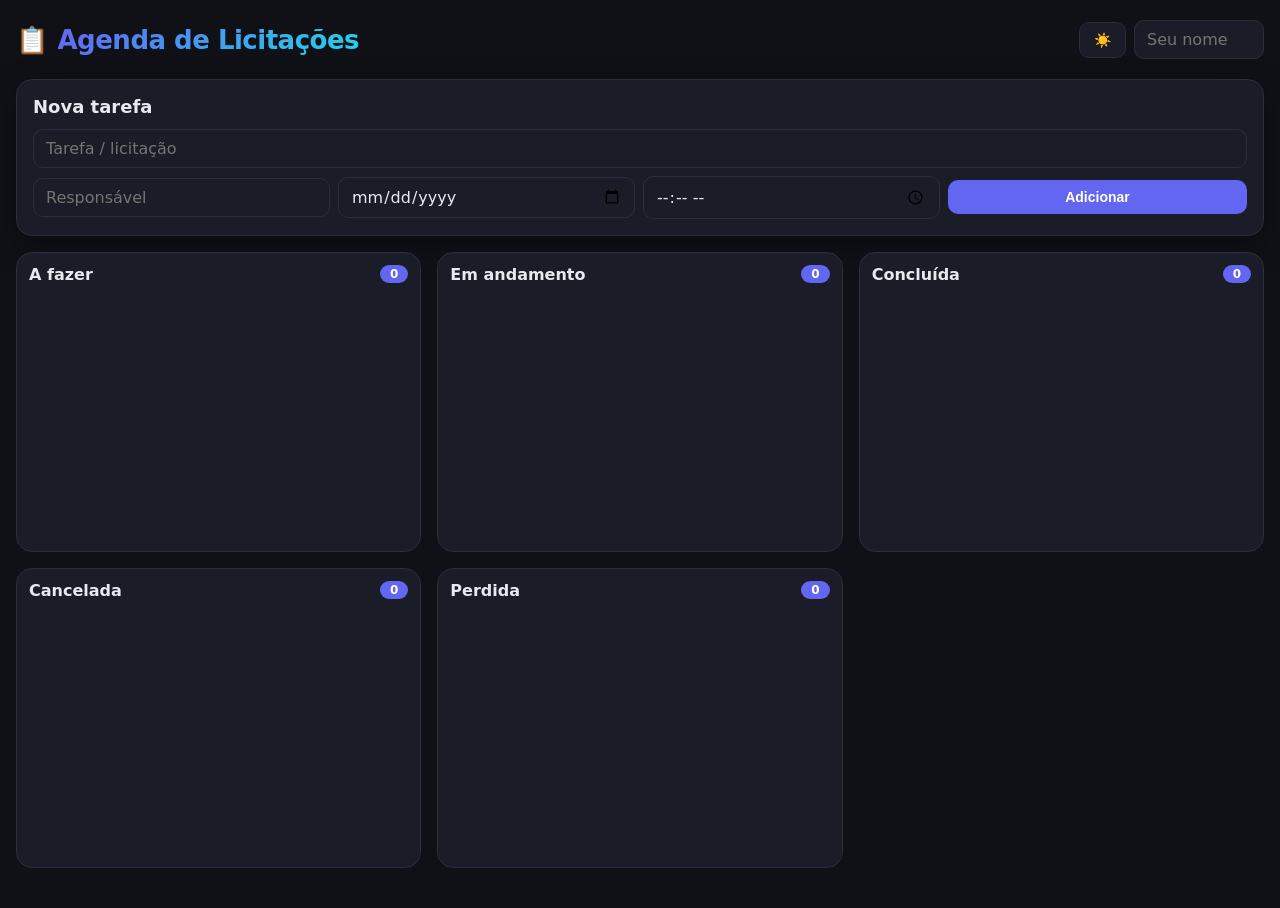
==== commit ea8808a1: "Colunas com botoes de status" ====
--- a/index.html
+++ b/index.html
@@ -29,16 +29,13 @@
   </form>
 </section>
 
-<section class="panel">
-  <h2>Tarefas</h2>
-  <div class="filterrow">
-    <button class="filter active" data-f="all">Todas</button>
-    <button class="filter" data-f="todo">A fazer</button>
-    <button class="filter" data-f="doing">Em andamento</button>
-    <button class="filter" data-f="done">Concluída</button>
-  </div>
-  <div id="list"></div>
-</section>
+<div class="kanban">
+  <div class="column" data-status="todo"><div class="colhead">A fazer <span class="count" id="cTodo">0</span></div><div class="cards" id="colTodo"></div></div>
+  <div class="column" data-status="doing"><div class="colhead">Em andamento <span class="count" id="cDoing">0</span></div><div class="cards" id="colDoing"></div></div>
+  <div class="column" data-status="done"><div class="colhead">Concluída <span class="count" id="cDone">0</span></div><div class="cards" id="colDone"></div></div>
+  <div class="column" data-status="cancelada"><div class="colhead">Cancelada <span class="count" id="cCancelada">0</span></div><div class="cards" id="colCancelada"></div></div>
+  <div class="column" data-status="perdida"><div class="colhead">Perdida <span class="count" id="cPerdida">0</span></div><div class="cards" id="colPerdida"></div></div>
+</div>
 </div>
 <div class="toast" id="toast"></div>
 <script src="javascript.js"></script>
